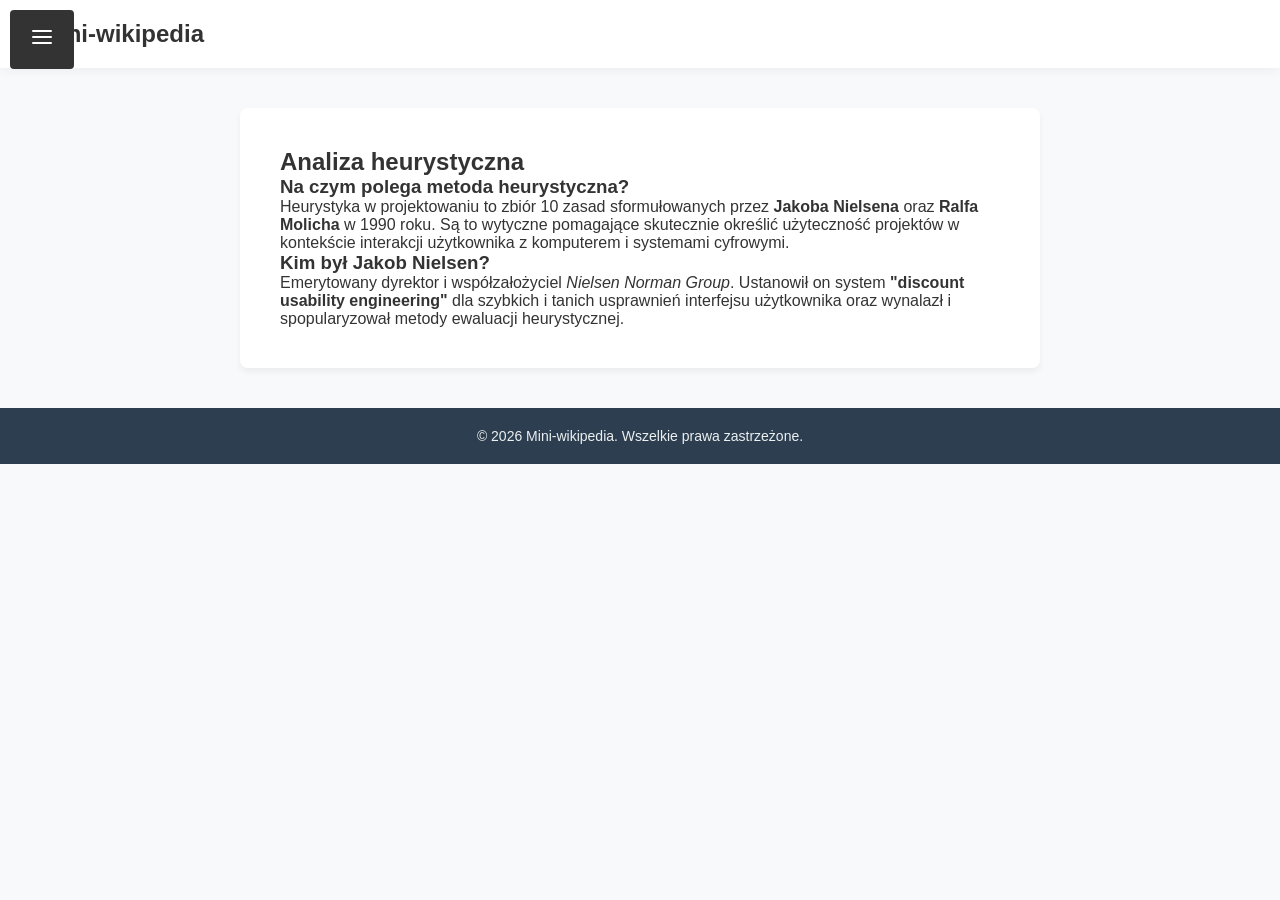
==== index.html @ 87c919e7 "Update index.html" ====
<!DOCTYPE html>
<html lang="pl">
<head>
    <meta charset="UTF-8">
    <meta name="viewport" content="width=device-width, initial-scale=1.0">
    <title>Mini-wikipedia UX</title>
    <link href="https://fonts.googleapis.com/css2?family=Inter:wght@400;500;700&display=swap" rel="stylesheet">
    <link rel="stylesheet" href="style.css">
</head>
<body>
    <input type="checkbox" id="menu-toggle" class="menu-toggle">
    <label for="menu-toggle" class="overlay"></label>

    <nav class="sidebar">
        <div class="sidebar-header">Spis treści</div>
        <ul>
            <li><a href="index.html" class="active">Strona główna</a></li>
            <li><a href="zasada1.html">Zasada 1</a></li>
            <li><a href="#">Zasada 2</a></li>
            <li><a href="#">Zasada 3</a></li>
            <li><a href="#">Zasada 4</a></li>
            <li><a href="#">Zasada 5</a></li>
            <li><a href="#">Zasada 6</a></li>
            <li><a href="#">Zasada 7</a></li>
            <li><a href="#">Zasada 8</a></li>
            <li><a href="#">Zasada 9</a></li>
            <li><a href="#">Zasada 10</a></li>
        </ul>
    </nav>

    <div class="page-wrapper">
        <header class="header">
            <label for="menu-toggle" class="menu-btn">
                <svg width="24" height="24" viewBox="0 0 24 24" fill="none" stroke="currentColor" stroke-width="2" stroke-linecap="round" stroke-linejoin="round"><line x1="3" y1="12" x2="21" y2="12"></line><line x1="3" y1="6" x2="21" y2="6"></line><line x1="3" y1="18" x2="21" y2="18"></line></svg>
            </label>
            <h2>Mini-wikipedia</h2>
        </header>

        <main class="main">
            <article class="container">
                <h1>Analiza heurystyczna</h1>
                
                <section>
                    <h3>Na czym polega metoda heurystyczna?</h3>
                    <p>Heurystyka w projektowaniu to zbiór 10 zasad sformułowanych przez <strong>Jakoba Nielsena</strong> oraz <strong>Ralfa Molicha</strong> w 1990 roku. Są to wytyczne pomagające skutecznie określić użyteczność projektów w kontekście interakcji użytkownika z komputerem i systemami cyfrowymi.</p>
                </section>
                
                <section>
                    <h3>Kim był Jakob Nielsen?</h3>
                    <p>Emerytowany dyrektor i współzałożyciel <em>Nielsen Norman Group</em>. Ustanowił on system <strong>"discount usability engineering"</strong> dla szybkich i tanich usprawnień interfejsu użytkownika oraz wynalazł i spopularyzował metody ewaluacji heurystycznej.</p>
                </section>
            </article>
        </main>

        <footer class="footer">
            <p>&copy; 2026 Mini-wikipedia. Wszelkie prawa zastrzeżone.</p>
        </footer>
    </div>
</body>
</html>
---- style.css ----
* {
  box-sizing: border-box; /* Ułatwia zarządzanie szerokością i paddingami */
  margin: 0;
  padding: 0;
}

body{
  font-family: 'Segoe UI', Roboto, Helvetica, Arial, sans-serif;
  color: #333;
  background-color: #f8f9fa; /* Delikatnie szare tło strony */
  
  /* KLUCZOWY UKŁAD: Flexbox na elemencie body */
  display: flex;
  flex-direction: column; /* Układamy elementy z góry na dół */
  min-height: 100vh; /* Body musi zajmować co najmniej 100% wysokości ekranu */
}

.header{
    background-color: #ffffff;
  padding: 20px 40px;
  display: flex; /* Flexbox do ułożenia logo i menu w jednym rzędzie */
  justify-content: space-between; /* Rozsuwa logo na lewo, menu na prawo */
  align-items: center; /* Wyśrodkowuje w pionie */
  box-shadow: 0 2px 10px rgba(0, 0, 0, 0.05); /* Delikatny cień pod nagłówkiem */
  z-index: 10; /* Aby cień padał na sekcję main */
}

.main{
    /* TO JEST MAGIA: flex: 1 sprawia, że main rośnie i zajmuje całą dostępną przestrzeń */
  flex: 1; 
  padding: 40px 20px;
}

.main .container{
    max-width: 800px;
  margin: 0 auto; /* Wyśrodkowanie na ekranie */
  background: #ffffff;
  padding: 40px;
  border-radius: 8px; /* Zaokrąglone rogi */
  box-shadow: 0 4px 6px rgba(0, 0, 0, 0.05);
}

.footer{
    background-color: #2c3e50; /* Ciemnogranatowe tło */
  color: #ecf0f1; /* Jasny tekst */
  text-align: center;
  padding: 20px;
  font-size: 14px;
  margin-top: auto; /* Zabezpieczenie wypychające stopkę na dół */
}


.menu-toggle {
  display: none;
}

.menu-btn {
  display: inline-block;
  padding: 15px 20px;
  background-color: #333;
  color: white;
  cursor: pointer;
  font-size: 18px;
  position: fixed; /* Przycisk zostaje w miejscu podczas przewijania */
  top: 10px;
  left: 10px;
  z-index: 100; /* Upewniamy się, że przycisk jest zawsze na wierzchu */
  border-radius: 4px;
}

.sidebar {
  position: fixed;
  top: 0;
  left: 0;
  width: 250px; /* Szerokość panelu */
  height: 100vh; /* Panel na całą wysokość ekranu */
  background-color: #222;
  color: white;
  padding-top: 60px; /* Miejsce na przycisk menu na górze */
  
  /* Panel jest domyślnie przesunięty w lewo poza ekran (ukryty) */
  transform: translateX(-100%); 
  
  /* Płynna animacja wysuwania */
  transition: transform 0.3s ease-in-out;
  z-index: 99;
}

.menu-toggle:checked ~ .sidebar {
  transform: translateX(0); /* Zmiana pozycji na 0 (widoczny) */
}

.main-content {
  padding: 80px 20px 20px 20px;
}

/* --- Wygląd przyciemniającego tła --- */
.overlay {
  position: fixed; /* Przykrywa cały ekran niezależnie od przewijania */
  top: 0;
  left: 0;
  width: 100vw; /* 100% szerokości okna */
  height: 100vh; /* 100% wysokości okna */
  background-color: rgba(0, 0, 0, 0.6); /* Czarny kolor z 60% przezroczystością */
  
  /* Domyślnie tło jest ukryte */
  opacity: 0;
  visibility: hidden;
  
  /* Płynne pojawianie się i znikanie */
  transition: opacity 0.3s ease-in-out, visibility 0.3s ease-in-out;
  
  /* Z-index musi być mniejszy niż panelu bocznego (99), ale większy niż reszty strony */
  z-index: 50; 
  
  /* Kursor wskazuje, że element jest klikalny */
  cursor: pointer; 
}

/* --- MAGIA CSS: Pokaż tło, gdy checkbox jest zaznaczony --- */
.menu-toggle:checked ~ .overlay {
  opacity: 1; /* Pełna widoczność */
  visibility: visible; /* Element staje się aktywny i klikalny */
}
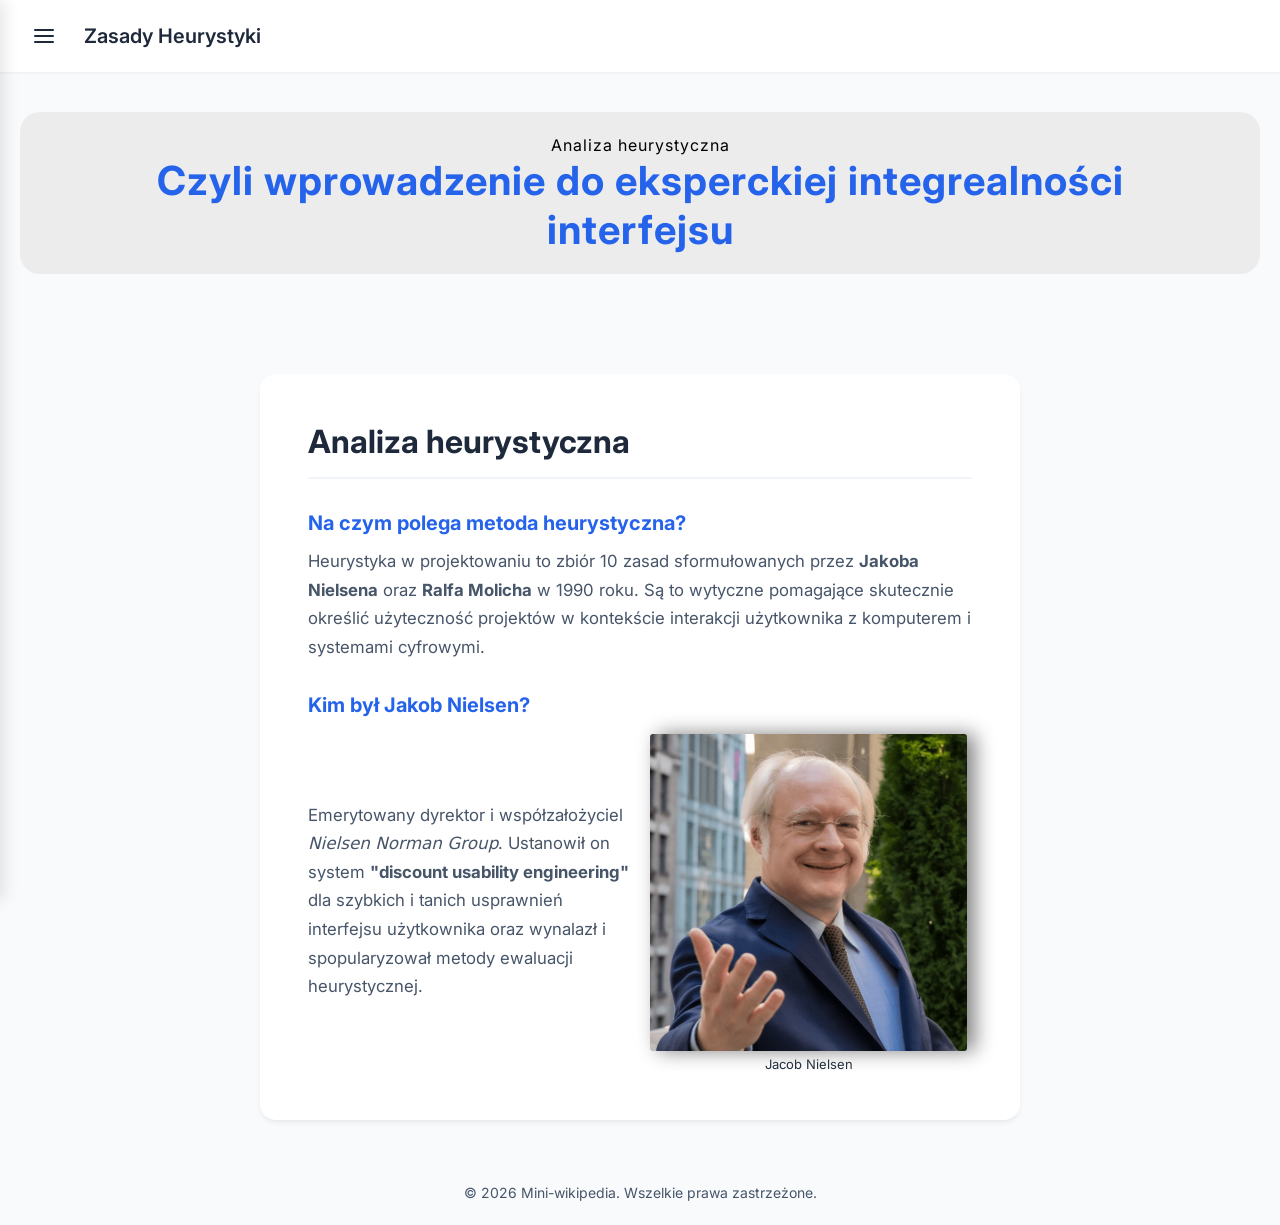
==== commit fda76720: "Aktualizacja po zajeciach" ====
--- a/index.html
+++ b/index.html
@@ -3,7 +3,7 @@
 <head>
     <meta charset="UTF-8">
     <meta name="viewport" content="width=device-width, initial-scale=1.0">
-    <title>Mini-wikipedia UX</title>
+    <title>10 Heurystyk</title>
     <link href="https://fonts.googleapis.com/css2?family=Inter:wght@400;500;700&display=swap" rel="stylesheet">
     <link rel="stylesheet" href="style.css">
 </head>
@@ -33,10 +33,14 @@
             <label for="menu-toggle" class="menu-btn">
                 <svg width="24" height="24" viewBox="0 0 24 24" fill="none" stroke="currentColor" stroke-width="2" stroke-linecap="round" stroke-linejoin="round"><line x1="3" y1="12" x2="21" y2="12"></line><line x1="3" y1="6" x2="21" y2="6"></line><line x1="3" y1="18" x2="21" y2="18"></line></svg>
             </label>
-            <h2>Mini-wikipedia</h2>
+            <h2>Zasady Heurystyki</h2>
         </header>
 
         <main class="main">
+            <div class="header-container">
+                <span class="eyebrow">Analiza heurystyczna</span>
+                <h1>Czyli wprowadzenie do eksperckiej integrealności interfejsu</h1>
+            </div>
             <article class="container">
                 <h1>Analiza heurystyczna</h1>
                 
@@ -47,7 +51,15 @@
                 
                 <section>
                     <h3>Kim był Jakob Nielsen?</h3>
-                    <p>Emerytowany dyrektor i współzałożyciel <em>Nielsen Norman Group</em>. Ustanowił on system <strong>"discount usability engineering"</strong> dla szybkich i tanich usprawnień interfejsu użytkownika oraz wynalazł i spopularyzował metody ewaluacji heurystycznej.</p>
+                        <div class="main-content">
+                            <div class="content-box">
+                                <p>Emerytowany dyrektor i współzałożyciel <em>Nielsen Norman Group</em>. Ustanowił on system <strong>"discount usability engineering"</strong> dla szybkich i tanich usprawnień interfejsu użytkownika oraz wynalazł i spopularyzował metody ewaluacji heurystycznej.</p>
+                            </div>
+                            <div class="img-box">
+                                <img src="jacob.png" alt="Zdjęcie Jacoba Nielsena">
+                                <figcaption>Jacob Nielsen</figcaption>
+                            </div>
+                        </div>
                 </section>
             </article>
         </main>
@@ -57,4 +69,4 @@
         </footer>
     </div>
 </body>
-</html>
+</html>
--- a/style.css
+++ b/style.css
@@ -1,124 +1,262 @@
+/* Zmienne globalne dla ułatwienia zarządzania paletą barw */
+:root {
+    --primary: #2563eb;        /* Nowoczesny niebieski */
+    --bg-color: #f8fafc;       /* Bardzo jasny szary/niebieski */
+    --surface: #ffffff;        /* Kolor kart i paneli */
+    --text-main: #1e293b;      /* Ciemny łupkowy */
+    --text-muted: #475569;     /* Jaśniejszy szary dla zwykłego tekstu */
+    --sidebar-bg: #0f172a;     /* Ciemny granat */
+    --sidebar-text: #f1f5f9;
+    --transition: 0.3s cubic-bezier(0.4, 0, 0.2, 1);
+}
+
 * {
-  box-sizing: border-box; /* Ułatwia zarządzanie szerokością i paddingami */
-  margin: 0;
-  padding: 0;
-}
-
-body{
-  font-family: 'Segoe UI', Roboto, Helvetica, Arial, sans-serif;
-  color: #333;
-  background-color: #f8f9fa; /* Delikatnie szare tło strony */
-  
-  /* KLUCZOWY UKŁAD: Flexbox na elemencie body */
-  display: flex;
-  flex-direction: column; /* Układamy elementy z góry na dół */
-  min-height: 100vh; /* Body musi zajmować co najmniej 100% wysokości ekranu */
-}
-
-.header{
-    background-color: #ffffff;
-  padding: 20px 40px;
-  display: flex; /* Flexbox do ułożenia logo i menu w jednym rzędzie */
-  justify-content: space-between; /* Rozsuwa logo na lewo, menu na prawo */
-  align-items: center; /* Wyśrodkowuje w pionie */
-  box-shadow: 0 2px 10px rgba(0, 0, 0, 0.05); /* Delikatny cień pod nagłówkiem */
-  z-index: 10; /* Aby cień padał na sekcję main */
-}
-
-.main{
-    /* TO JEST MAGIA: flex: 1 sprawia, że main rośnie i zajmuje całą dostępną przestrzeń */
-  flex: 1; 
-  padding: 40px 20px;
-}
-
-.main .container{
-    max-width: 800px;
-  margin: 0 auto; /* Wyśrodkowanie na ekranie */
-  background: #ffffff;
-  padding: 40px;
-  border-radius: 8px; /* Zaokrąglone rogi */
-  box-shadow: 0 4px 6px rgba(0, 0, 0, 0.05);
-}
-
-.footer{
-    background-color: #2c3e50; /* Ciemnogranatowe tło */
-  color: #ecf0f1; /* Jasny tekst */
-  text-align: center;
-  padding: 20px;
-  font-size: 14px;
-  margin-top: auto; /* Zabezpieczenie wypychające stopkę na dół */
-}
-
-
+    box-sizing: border-box;
+    margin: 0;
+    padding: 0;
+}
+
+img{
+    max-width: 100%;
+    height: auto;
+    display: block;
+    padding: 5px;
+    filter: drop-shadow(8px 0px 10px gray);
+}
+
+figcaption{
+    text-align: center;
+    font-size: small;
+}
+
+body {
+    font-family: 'Inter', system-ui, -apple-system, sans-serif;
+    color: var(--text-main);
+    background-color: var(--bg-color);
+    display: flex;
+    min-height: 100vh;
+    overflow-x: hidden;
+}
+
+/* Układ okna głównego */
+.page-wrapper {
+    flex: 1;
+    display: flex;
+    flex-direction: column;
+    width: 100%;
+}
+
+/* --- Nagłówek --- */
+.header {
+    background-color: var(--surface);
+    padding: 16px 24px;
+    display: flex;
+    align-items: center;
+    gap: 20px;
+    box-shadow: 0 1px 3px rgba(0, 0, 0, 0.05);
+    position: sticky;
+    top: 0;
+    z-index: 10;
+}
+
+.header h2 {
+    font-size: 1.25rem;
+    font-weight: 600;
+}
+
+.menu-btn {
+    background: none;
+    border: none;
+    color: var(--text-main);
+    cursor: pointer;
+    display: flex;
+    align-items: center;
+    justify-content: center;
+    padding: 8px;
+    border-radius: 6px;
+    transition: background-color var(--transition);
+}
+
+.menu-btn:hover {
+    background-color: #f1f5f9;
+}
+
+/* --- Treść główna --- */
+.main {
+    flex: 1;
+    padding: 40px 20px;
+    display: flex;
+    flex-direction: column;
+    align-items: center;
+}
+
+.header-container{
+    display: block;
+    margin: 0 auto;
+    padding: 200px;
+    text-align: center;
+    font-weight: 700;
+    display: inline-block;
+    padding: 20px 50px;
+    background-color: #ececec;
+    border-radius: 20px;     /* Zaokrąglone rogi */
+    font-size: 20px;
+    letter-spacing: 0.05em;
+    color: #2563eb;
+    margin-bottom: 100px;
+}
+
+.eyebrow{
+    font-weight: 400;
+    font-size: medium;
+    color: black;
+}
+
+
+
+.container {
+    max-width: 760px;
+    margin: 0 auto;
+    background: var(--surface);
+    padding: 48px;
+    border-radius: 16px;
+    box-shadow: 0 4px 6px -1px rgba(0, 0, 0, 0.05), 0 2px 4px -2px rgba(0, 0, 0, 0.05);
+}
+
+.container h1 {
+    font-size: 2rem;
+    margin-bottom: 32px;
+    padding-bottom: 16px;
+    border-bottom: 2px solid #f1f5f9;
+}
+
+.container section {
+    margin-bottom: 32px;
+}
+
+.main-content{
+    display: flex;
+    align-items: center;
+    gap: 10px;
+}
+
+.img-box{
+    flex: 1;
+}
+
+.img-box img{
+    width: 100%;
+    height: auto;
+    border-radius: 8px;
+}
+
+.content-box{
+    flex: 1;
+}
+
+.container section:last-child {
+    margin-bottom: 0;
+}
+
+.container h3 {
+    font-size: 1.25rem;
+    color: var(--primary);
+    margin-bottom: 12px;
+}
+
+.container p {
+    line-height: 1.7;
+    color: var(--text-muted);
+    font-size: 1.05rem;
+}
+
+/* --- Stopka --- */
+.footer {
+    text-align: center;
+    padding: 24px;
+    color: var(--text-muted);
+    font-size: 0.875rem;
+}
+
+/* --- Panel boczny (Sidebar) i mechanika --- */
 .menu-toggle {
-  display: none;
-}
-
-.menu-btn {
-  display: inline-block;
-  padding: 15px 20px;
-  background-color: #333;
-  color: white;
-  cursor: pointer;
-  font-size: 18px;
-  position: fixed; /* Przycisk zostaje w miejscu podczas przewijania */
-  top: 10px;
-  left: 10px;
-  z-index: 100; /* Upewniamy się, że przycisk jest zawsze na wierzchu */
-  border-radius: 4px;
+    display: none;
 }
 
 .sidebar {
-  position: fixed;
-  top: 0;
-  left: 0;
-  width: 250px; /* Szerokość panelu */
-  height: 100vh; /* Panel na całą wysokość ekranu */
-  background-color: #222;
-  color: white;
-  padding-top: 60px; /* Miejsce na przycisk menu na górze */
-  
-  /* Panel jest domyślnie przesunięty w lewo poza ekran (ukryty) */
-  transform: translateX(-100%); 
-  
-  /* Płynna animacja wysuwania */
-  transition: transform 0.3s ease-in-out;
-  z-index: 99;
+    position: fixed;
+    top: 0;
+    left: 0;
+    width: 280px;
+    height: 100vh;
+    background-color: var(--sidebar-bg);
+    color: var(--sidebar-text);
+    padding: 24px 0;
+    transform: translateX(-100%);
+    transition: transform var(--transition);
+    z-index: 100;
+    display: flex;
+    flex-direction: column;
+    box-shadow: 4px 0 15px rgba(0,0,0,0.1);
+}
+
+.sidebar-header {
+    padding: 0 24px 24px;
+    font-size: 1.25rem;
+    font-weight: 700;
+    border-bottom: 1px solid rgba(255, 255, 255, 0.1);
+    margin-bottom: 16px;
+    color: #fff;
+}
+
+.sidebar ul {
+    list-style: none;
+    padding: 0 12px;
+    overflow-y: auto;
+}
+
+.sidebar li {
+    margin-bottom: 4px;
+}
+
+.sidebar a {
+    display: block;
+    padding: 12px 16px;
+    color: #cbd5e1;
+    text-decoration: none;
+    border-radius: 8px;
+    transition: background-color var(--transition), color var(--transition);
+}
+
+.sidebar a:hover {
+    background-color: rgba(255, 255, 255, 0.05);
+    color: #ffffff;
+}
+
+.sidebar a.active {
+    background-color: var(--primary);
+    color: #ffffff;
+}
+
+/* --- Tło przyciemniające (Overlay) --- */
+.overlay {
+    position: fixed;
+    inset: 0; /* Zastępuje top/left/right/bottom: 0 */
+    background-color: rgba(15, 23, 42, 0.5);
+    backdrop-filter: blur(2px); /* Delikatne rozmycie tła */
+    opacity: 0;
+    visibility: hidden;
+    transition: all var(--transition);
+    z-index: 90;
+    cursor: pointer;
+}
+
+/* Aktywacje po kliknięciu (zaznaczeniu ukrytego checkboxa) */
+.menu-toggle:checked ~ .overlay {
+    opacity: 1;
+    visibility: visible;
 }
 
 .menu-toggle:checked ~ .sidebar {
-  transform: translateX(0); /* Zmiana pozycji na 0 (widoczny) */
-}
-
-.main-content {
-  padding: 80px 20px 20px 20px;
-}
-
-/* --- Wygląd przyciemniającego tła --- */
-.overlay {
-  position: fixed; /* Przykrywa cały ekran niezależnie od przewijania */
-  top: 0;
-  left: 0;
-  width: 100vw; /* 100% szerokości okna */
-  height: 100vh; /* 100% wysokości okna */
-  background-color: rgba(0, 0, 0, 0.6); /* Czarny kolor z 60% przezroczystością */
-  
-  /* Domyślnie tło jest ukryte */
-  opacity: 0;
-  visibility: hidden;
-  
-  /* Płynne pojawianie się i znikanie */
-  transition: opacity 0.3s ease-in-out, visibility 0.3s ease-in-out;
-  
-  /* Z-index musi być mniejszy niż panelu bocznego (99), ale większy niż reszty strony */
-  z-index: 50; 
-  
-  /* Kursor wskazuje, że element jest klikalny */
-  cursor: pointer; 
-}
-
-/* --- MAGIA CSS: Pokaż tło, gdy checkbox jest zaznaczony --- */
-.menu-toggle:checked ~ .overlay {
-  opacity: 1; /* Pełna widoczność */
-  visibility: visible; /* Element staje się aktywny i klikalny */
-}
+    transform: translateX(0);
+}
